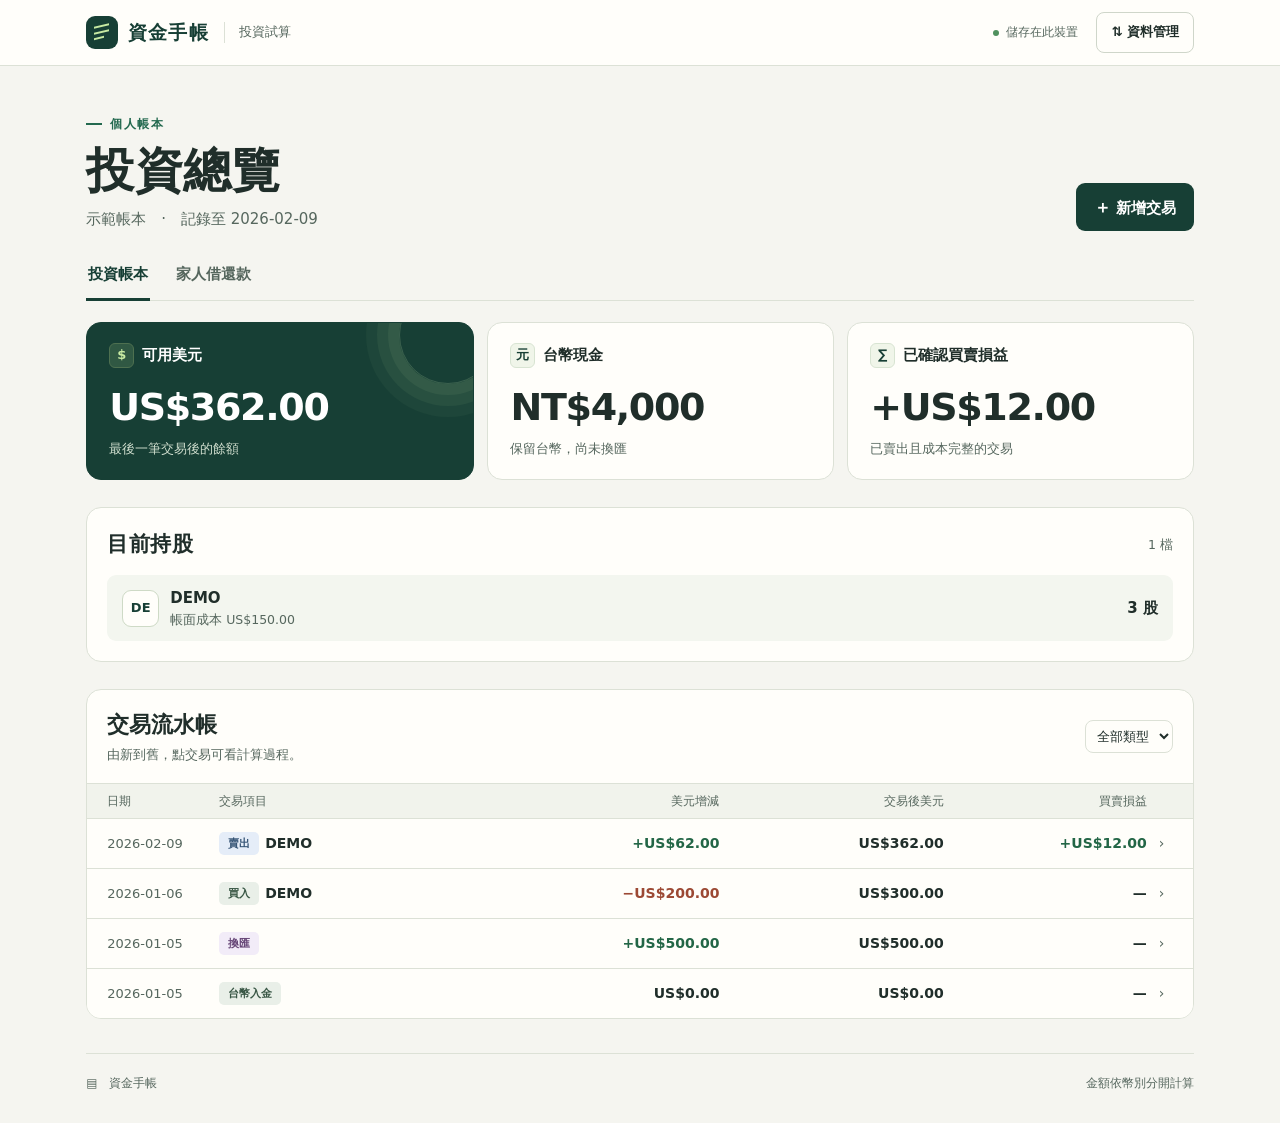
==== src/stock-ledger/index.html @ 4d0a2b73 "Add browser-local stock cash ledger to GitHub Pages" ====
<!doctype html>
<html lang="zh-Hant">
<head>
<meta charset="utf-8"><meta name="viewport" content="width=device-width,initial-scale=1,viewport-fit=cover"><meta name="theme-color" content="#173c34">
<title>資金手帳｜投資試算</title><link rel="stylesheet" href="./style.css">
<script defer src="./engine.js"></script><script defer src="./seed.js"></script><script defer src="./app.js"></script><script defer src="./bridge.js"></script>
</head>
<body>
<header class="mast"><div class="mast-in"><a class="brand" href="#main" aria-label="資金手帳首頁"><span class="mark" aria-hidden="true"><i></i><i></i><i></i></span>資金手帳</a><span class="mast-sub">投資試算</span><div class="head-right"><span id="save-status" class="save-state"></span><button class="plain small" id="manage" type="button"><span aria-hidden="true">⇅</span> 資料管理</button></div></div></header>
<main id="main">
<div class="intro"><div><div class="eyebrow"><i></i> 個人帳本</div><h1 id="page-title">投資總覽</h1><p id="intro-desc"></p></div><button id="add" class="primary" type="button"><span aria-hidden="true">＋</span> <span id="add-label">新增交易</span></button></div>
<nav class="tabs" aria-label="帳本分頁"><button id="invest-tab" type="button" class="on" aria-pressed="true">投資帳本</button><button id="loans-tab" type="button" aria-pressed="false">家人借還款</button></nav>
<section id="view" aria-label="帳本內容"></section>
<footer><span class="footer-mark" aria-hidden="true">▤</span> 資金手帳<span>金額依幣別分開計算</span></footer>
</main>
<dialog id="panel" aria-labelledby="dialog-title"><div class="dialog-head"><h2 id="dialog-title"></h2><button id="close" class="x" type="button" aria-label="關閉">×</button></div><div id="panel-body"></div></dialog>
<div id="toast" role="status" aria-live="polite"></div><input id="import-file" type="file" accept=".json,application/json" hidden>
<noscript>請開啟 JavaScript 以使用帳本試算。</noscript>
</body></html>
---- src/stock-ledger/style.css ----
:root{color-scheme:light;--ink:#202e2a;--mut:#56675e;--pine:#173f35;--teal:#23694f;--paper:#f5f5f0;--line:#dce1d6;--lime:#c8eaa3;--amber:#79511b;--soft:#f8ecd3;--white:#fffefa;font-family:-apple-system,BlinkMacSystemFont,"PingFang TC","Noto Sans TC","Microsoft JhengHei",system-ui,sans-serif}
*{box-sizing:border-box}body{margin:0;background:var(--paper);color:var(--ink);font-size:15px;line-height:1.55}button,input,select,textarea{font:inherit;color:inherit}button,a,input,select,textarea{touch-action:manipulation}button{cursor:pointer}button:focus-visible,a:focus-visible,input:focus-visible,select:focus-visible,textarea:focus-visible,summary:focus-visible{outline:3px solid #328970;outline-offset:3px}button{border:0;background:none}button:disabled{opacity:.55;cursor:default}h1,h2,h3,p{margin:0}.mast{border-bottom:1px solid var(--line);background:var(--white)}.mast-in,main{max-width:1210px;margin:auto;padding-left:clamp(16px,4vw,54px);padding-right:clamp(16px,4vw,54px)}.mast-in{height:65px;display:flex;align-items:center;gap:15px}.brand{display:flex;gap:10px;align-items:center;font-size:19px;font-weight:800;text-decoration:none;letter-spacing:.06em;color:var(--pine)}.mark{position:relative;display:inline-block;width:32px;height:33px;border-radius:9px;background:var(--pine)}.mark i{position:absolute;left:8px;top:9px;width:15px;height:2px;background:var(--lime);transform:skewY(-13deg)}.mark i:nth-child(2){top:15px}.mark i:nth-child(3){top:21px;width:10px}.mast-sub{color:var(--mut);font-size:13px;border-left:1px solid var(--line);padding-left:14px}.head-right{margin-left:auto;display:flex;align-items:center;gap:18px}.save-state{font-size:12px;color:var(--mut)}.save-state:before{content:'';display:inline-block;width:6px;height:6px;margin-right:7px;background:#50915e;border-radius:50%}.plain,.small,.secondary{border:1px solid #cfd6ca;border-radius:8px;padding:9px 14px;background:var(--white);font-weight:600}.small{font-size:13px}.primary{border-radius:9px;background:var(--pine);color:#fff;padding:11px 18px;font-weight:650}.primary:hover,.primary:focus{background:#245943}.primary span:first-child{font-size:1.15em}.plain:hover,.secondary:hover{background:#f1f5ec}.intro{display:flex;align-items:end;justify-content:space-between;gap:18px;padding:clamp(25px,4vw,49px) 0 24px}.intro h1{font-size:clamp(31px,4vw,48px);line-height:1.22;letter-spacing:.01em;margin:7px 0 9px;font-weight:750}.intro p{color:var(--mut);font-size:15px}.eyebrow{font-size:12px;color:var(--teal);font-weight:700;letter-spacing:.12em;display:flex;align-items:center;gap:8px}.eyebrow i{width:16px;height:2px;background:var(--teal)}.tabs{display:flex;gap:24px;border-bottom:1px solid var(--line);margin-bottom:21px}.tabs button{font-size:15px;font-weight:650;padding:8px 2px 11px;color:var(--mut);border-bottom:3px solid transparent;margin-bottom:-1px}.tabs button.on{color:var(--pine);border-color:var(--pine)}.cards{display:grid;grid-template-columns:1.12fr 1fr 1fr;gap:13px}.card,.box{border:1px solid var(--line);border-radius:15px;background:var(--white)}.card{padding:20px 22px;min-width:0;position:relative;overflow:hidden;display:flex;flex-direction:column;align-items:flex-start}.card.dark{background:var(--pine);border-color:var(--pine);color:#fff}.card.dark:after{content:'';width:96px;height:96px;position:absolute;top:-37px;right:-24px;border:1px solid #b1ce9e3b;border-radius:50%;box-shadow:0 0 0 11px #a6cd9215,0 0 0 22px #a6cd9212,0 0 0 33px #a6cd920c;pointer-events:none}.card-top{display:flex;gap:8px;align-items:center}.sym{border:1px solid #d8e4d2;background:#f0f5e9;color:var(--pine);border-radius:6px;width:25px;height:25px;display:inline-grid;place-items:center;font-weight:700;font-size:13px}.dark .sym{background:#305843;border-color:#4e7050;color:var(--lime)}.card h2{font-size:15px;font-weight:650}.big,.num,.money{font-variant-numeric:tabular-nums}.big{font-size:clamp(25px,3.1vw,38px);font-weight:700;line-height:1.25;letter-spacing:-.035em;margin:16px 0 8px;overflow-wrap:anywhere}.card p{color:var(--mut);font-size:13px;margin-top:auto}.dark p{color:#d1dfcf}.card .flag{margin-top:5px}.flag,.pill{display:inline-flex;align-items:center;gap:5px;border-radius:20px;font-size:12px;font-weight:650;padding:3px 9px;line-height:1.55}.flag{background:var(--soft);color:var(--amber)}.flag:before{content:'';height:6px;width:6px;border-radius:50%;background:#ae7927}.section-head{display:flex;align-items:center;gap:12px;justify-content:space-between;margin-bottom:14px}.section-head h2,.box-title{font-size:21px;font-weight:700;letter-spacing:.025em}.section-head small{font-weight:500;color:var(--mut);white-space:nowrap}.space{margin-top:27px}.box{padding:20px}.positions{display:grid;grid-template-columns:repeat(auto-fit,minmax(190px,1fr));gap:10px}.pos{background:#f3f6ef;border-radius:9px;padding:12px 15px;display:flex;align-items:center;gap:11px}.pos-abbr{width:37px;height:37px;border:1px solid #cedac6;background:var(--white);border-radius:9px;display:grid;place-items:center;color:var(--pine);font-weight:750;font-size:13px;flex-shrink:0}.pos strong,.pos span,.pos small{display:block}.pos small,.muted{color:var(--mut)}.pos .qty{margin-left:auto;font-weight:700;white-space:nowrap}.reconcile{margin-top:14px;background:#fcf7e9;border:1px solid #e6dabc;border-radius:11px;padding:11px 15px;color:#654c28}.reconcile summary{cursor:pointer;font-weight:650}.reconcile p,.reconcile ul{font-size:14px;margin:8px 0}.reconcile .fine{color:#745a31}.fine{font-size:13px;color:var(--mut)}.ledger{padding:0;overflow:hidden}.ledger-tools{display:flex;justify-content:space-between;align-items:center;gap:10px;padding:18px 20px}.ledger-tools h2{font-size:22px}.ledger-tools p{font-size:13px;color:var(--mut);margin-top:2px}.ledger-tools select{border:1px solid var(--line);border-radius:8px;background:var(--white);padding:7px;font-size:13px;max-width:45%}.ledger-row,.ledger-cols{display:grid;grid-template-columns:100px minmax(120px,1.3fr) minmax(100px,1fr) minmax(105px,1fr) minmax(96px,.9fr) 14px;gap:12px;align-items:center}.ledger-cols{font-size:12px;color:var(--mut);background:#f1f3ec;border-top:1px solid var(--line);padding:8px 20px}.ledger-row{padding:13px 20px;border-top:1px solid var(--line);width:100%;text-align:left;background:var(--white);font-size:14px}.ledger-row:hover{background:#f6f8f1}.num,.right{text-align:right}.num{font-weight:600}.row-date,.chev{color:var(--mut)}.row-date{font-size:13px;font-variant-numeric:tabular-nums}.title-cell{display:flex;align-items:center;flex-wrap:wrap;gap:6px}.pill{white-space:nowrap;border-radius:5px;font-size:11px;font-weight:700;background:#e9efe8;color:#385644}.pill.sell{background:#e5edf8;color:#355475}.pill.fx,.pill.cash{background:#f2ecf8;color:#674777}.pill.adjustment{background:var(--soft);color:var(--amber)}.positive{color:#236646}.negative{color:#9c4934}.hold{color:#805d24}.mobile-label{display:none}.empty{padding:16px;color:var(--mut);text-align:center}.loan-row,.loan-cols{grid-template-columns:1fr 1fr 1fr 1fr 14px}.footer-mark{margin-right:7px}footer{display:flex;align-items:center;gap:4px;font-size:12px;color:var(--mut);margin-top:34px;padding:20px 0 30px;border-top:1px solid var(--line)}footer span:last-child{margin-left:auto}dialog{width:calc(100% - 26px);max-width:510px;border:1px solid var(--line);border-radius:16px;background:var(--white);color:var(--ink);padding:0;max-height:89dvh;overflow:auto;box-shadow:0 18px 72px #11211732}dialog::backdrop{background:#14282066}.dialog-head{position:sticky;top:0;background:var(--white);padding:17px 20px;display:flex;gap:10px;align-items:center;justify-content:space-between;border-bottom:1px solid var(--line);z-index:1}.dialog-head h2{font-size:21px}.x{width:32px;height:32px;border:1px solid var(--line);border-radius:50%;font-size:21px;line-height:1}.x:hover{background:#f1f5ec}#panel-body{padding:18px 20px 21px}.detail-meta{display:flex;align-items:center;gap:10px;color:var(--mut);font-size:14px;margin-bottom:14px}.detail-grid{background:#f2f5ed;border-radius:10px;padding:4px 13px;margin:10px 0}.detail-grid>div{padding:9px 0;display:flex;justify-content:space-between;align-items:center;gap:10px}.detail-grid>div+div{border-top:1px solid var(--line)}.detail-grid span{color:var(--mut)}.detail-grid b{font-variant-numeric:tabular-nums;text-align:right;overflow-wrap:anywhere}.note{border-left:3px solid #adbf9c;padding:3px 10px;overflow-wrap:anywhere;margin:13px 0}.actions{margin-top:20px;display:flex;align-items:center;justify-content:flex-end;gap:9px}.danger{color:#a13c2b;border:1px solid #e5c9bf;background:#fff9f6;border-radius:8px;padding:9px 13px}.actions .danger{margin-right:auto}.form-grid{display:grid;grid-template-columns:1fr 1fr;gap:12px}.fld{display:flex;flex-direction:column;gap:5px;font-size:13px;font-weight:650}.fld.wide{grid-column:1/-1}.fld input,.fld select,.fld textarea{width:100%;min-width:0;padding:9px 11px;border:1px solid #cbd4c6;border-radius:8px;background:white;font-size:16px;font-weight:400}.fld textarea{resize:vertical}.form-hint{margin:12px 0;font-size:13px;color:var(--mut)}#form-error{color:#a23e2c;font-size:14px;margin-top:8px}.manager{display:grid;gap:10px;margin-top:15px}.manager button{text-align:left}.manager p{font-size:13px;font-weight:400;color:var(--mut)}#toast{position:fixed;bottom:22px;left:50%;transform:translateX(-50%);z-index:3;background:#14382d;color:white;padding:8px 16px;border-radius:12px;box-shadow:0 3px 16px #0002;max-width:90%;text-align:center}#toast:empty{display:none}.visually-hidden{position:absolute!important;width:1px;height:1px;overflow:hidden;clip-path:inset(50%)}.tight{margin-top:10px}
@media(max-width:800px){.card{padding:16px}.ledger-row,.ledger-cols{gap:8px;grid-template-columns:76px minmax(105px,1.25fr) 1fr 1fr .85fr 10px}.loan-row,.loan-cols{grid-template-columns:1fr 1fr 1fr 1fr 10px}.ledger-row,.ledger-cols{padding-left:13px;padding-right:13px}}
@media(max-width:640px){.mast-in{height:55px;gap:9px}.mast-sub,.save-state{display:none}.intro{align-items:center;padding:22px 0 17px;gap:8px}.intro p{font-size:13px}.intro h1{margin:5px 0}.intro .primary{font-size:13px;padding:8px 10px;flex-shrink:0}.tabs{margin-bottom:14px}.cards{grid-template-columns:1fr 1fr;gap:9px}.card.dark{grid-column:1/-1;display:grid;grid-template-columns:1fr auto;align-items:center;gap:3px 10px}.card.dark h2{font-size:15px}.card.dark .big{grid-row:span 2;margin:0;font-size:28px}.card.dark p{grid-row:2}.card{border-radius:11px;padding:13px}.card h2{font-size:13px}.card .big{font-size:24px;margin:9px 0 4px}.card p{font-size:12px}.sym{width:21px;height:21px}.box{border-radius:11px;padding:14px}.space{margin-top:18px}.section-head h2,.ledger-tools h2{font-size:19px}.section-head{margin-bottom:9px}.ledger{padding:0}.ledger-tools{padding:14px}.ledger-cols{display:none}.ledger-row{grid-template-columns:1fr 1fr 1fr;gap:7px 5px;padding:13px 15px}.row-date{font-size:12px;grid-column:2/4;text-align:right;grid-row:1}.title-cell{grid-column:1;grid-row:1;flex-wrap:nowrap;white-space:nowrap}.ledger-row .num{text-align:left;font-size:13px}.ledger-row .num:nth-last-child(2){text-align:right}.mobile-label{display:block;font-size:10px;color:var(--mut);font-weight:500}.chev{display:none}.loan-row .row-date{grid-column:1/-1;text-align:left}.loan-row .num{grid-row:2}.pos{padding:9px 12px}.reconcile{font-size:13px}.form-grid{gap:10px}.actions{flex-wrap:wrap}.footer-mark{margin-right:3px}}
.review{margin-top:14px;border:1px solid #deceb0;border-radius:13px;background:#f9f4e7;padding:15px 19px}.review-head{display:flex;align-items:center;justify-content:space-between;gap:8px}.review-head h2{color:#654d24;font-size:16px}.review-head small{font-size:12px;color:#725b38}.compare{display:grid;grid-template-columns:repeat(3,1fr);margin:11px 0 4px;color:#57452b}.compare>div{padding:0 14px;border-left:1px solid #decfb7}.compare>div:first-child{padding-left:0;border:0}.compare span,.compare b{display:block}.compare span{font-size:13px}.compare b{font-variant-numeric:tabular-nums;font-size:clamp(18px,2vw,23px)}.whatif{margin:11px 0 2px;border-top:1px solid #e2d4bc;padding-top:9px}.whatif label{font-size:14px;display:block;cursor:pointer}.whatif input{accent-color:var(--pine);width:16px;height:16px;vertical-align:middle;margin:0 4px 2px 0}.whatif p{font-size:13px;color:#6a5637;margin:4px 0}.review .reconcile{margin:8px 0 0;padding:8px 0 0;border:0;border-top:1px solid #e2d4bc;border-radius:0;background:none;font-size:13px}
@media(max-width:640px){.review{padding:12px}.compare>div{padding:0 7px}.compare span{font-size:12px}.compare b{font-size:17px}}
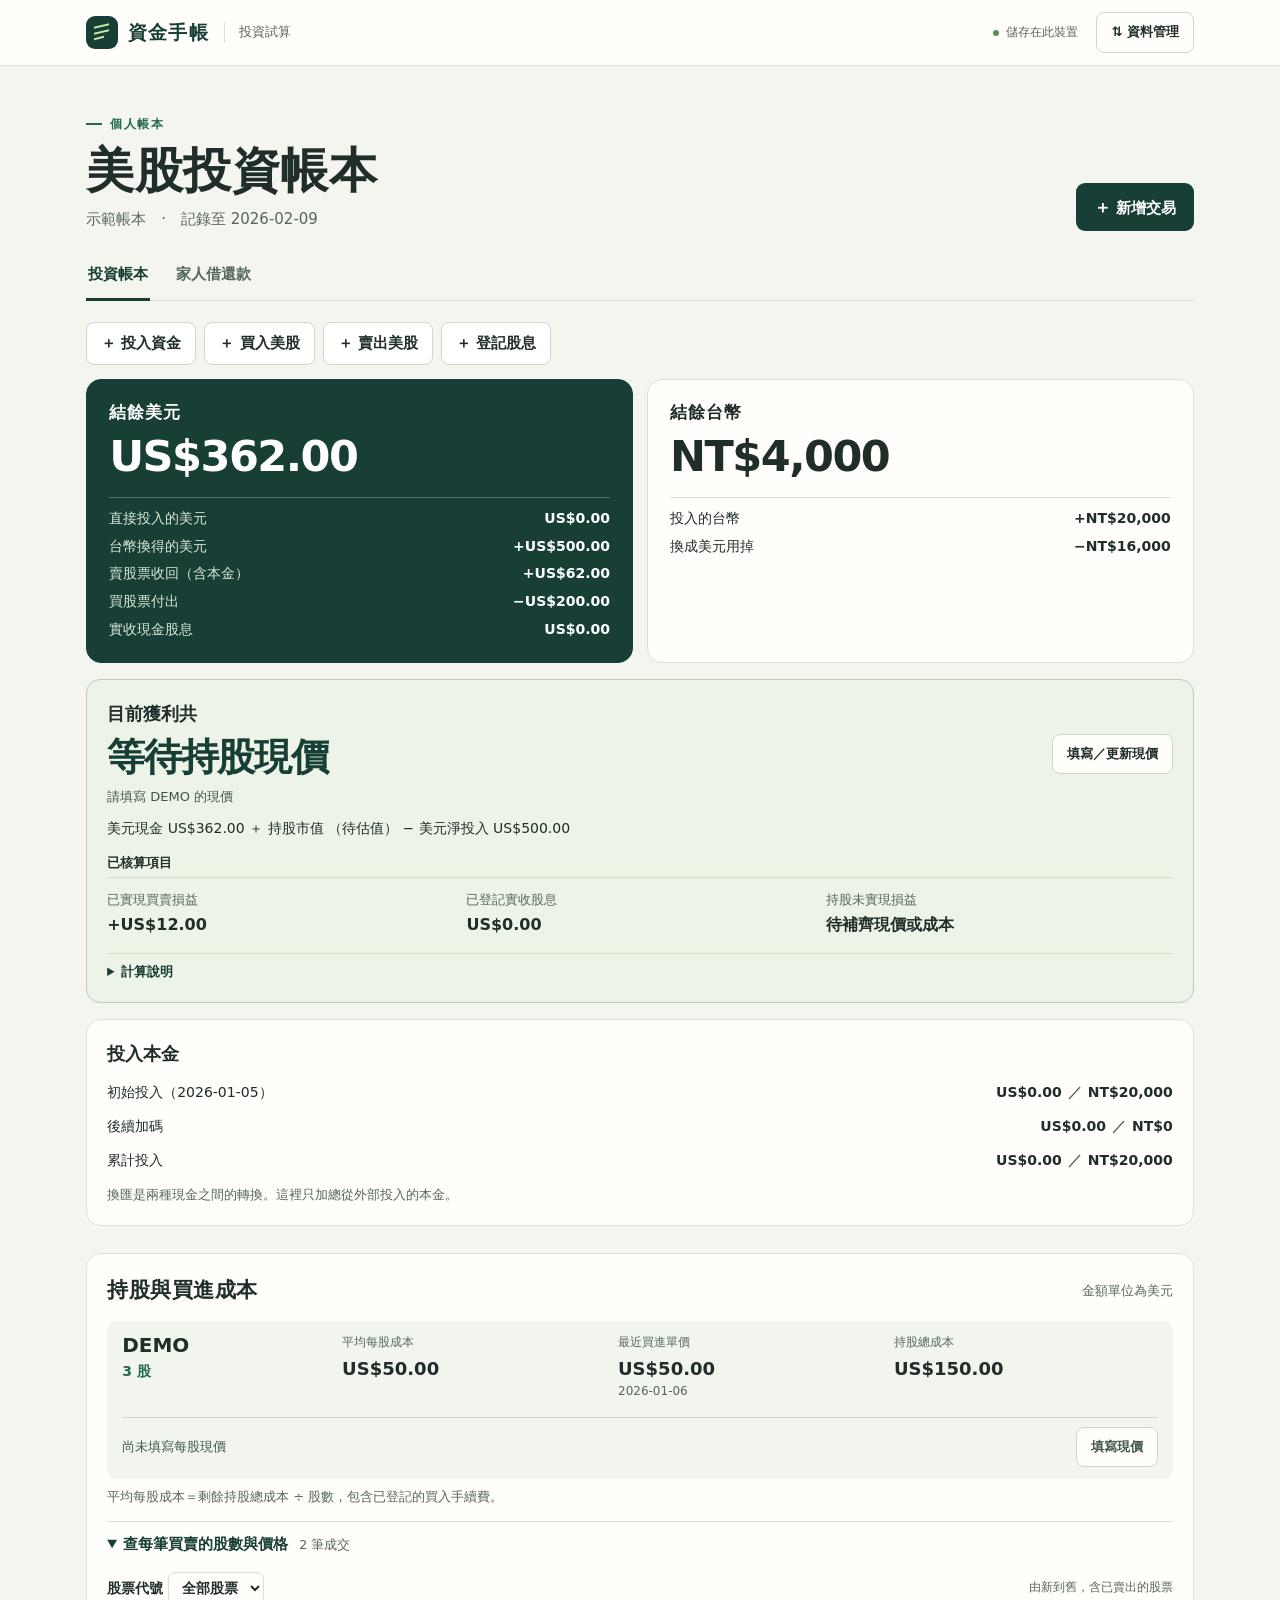
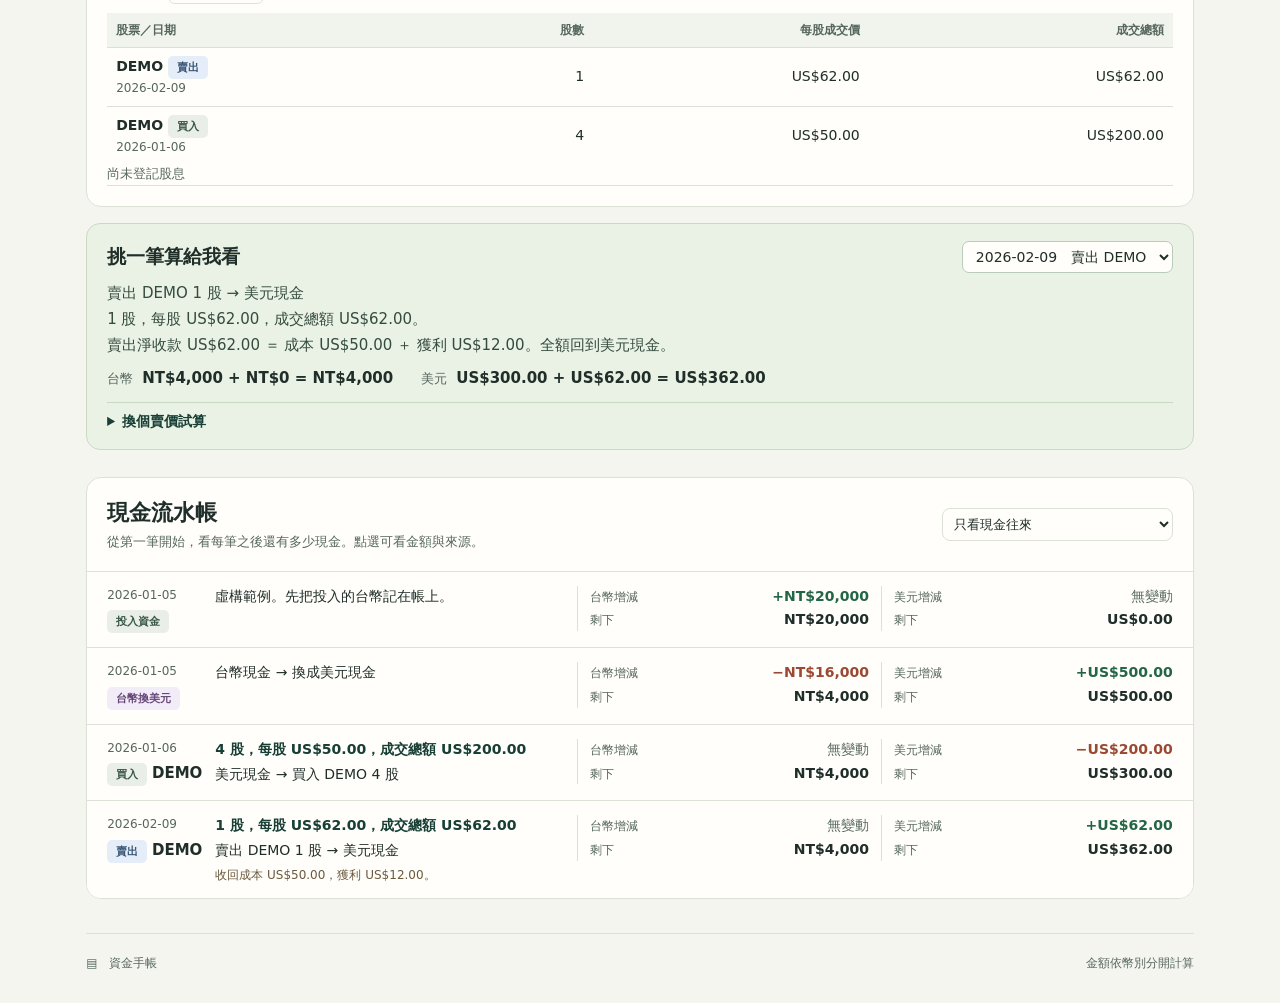
==== commit 213cda63: "Add ongoing U.S. stock trades, funding, dividends and portfolio valuation" ====
--- a/src/stock-ledger/index.html
+++ b/src/stock-ledger/index.html
@@ -2,8 +2,8 @@
 <html lang="zh-Hant">
 <head>
 <meta charset="utf-8"><meta name="viewport" content="width=device-width,initial-scale=1,viewport-fit=cover"><meta name="theme-color" content="#173c34">
-<title>資金手帳｜投資試算</title><link rel="stylesheet" href="./style.css">
-<script defer src="./engine.js"></script><script defer src="./seed.js"></script><script defer src="./app.js"></script><script defer src="./bridge.js"></script>
+<title>資金手帳｜美股投資帳本</title><link rel="stylesheet" href="./style.css?v=us5">
+<script defer src="./engine.js?v=us5"></script><script defer src="./seed.js?v=us5"></script><script defer src="./app.js?v=us5"></script><script defer src="./bridge.js"></script>
 </head>
 <body>
 <header class="mast"><div class="mast-in"><a class="brand" href="#main" aria-label="資金手帳首頁"><span class="mark" aria-hidden="true"><i></i><i></i><i></i></span>資金手帳</a><span class="mast-sub">投資試算</span><div class="head-right"><span id="save-status" class="save-state"></span><button class="plain small" id="manage" type="button"><span aria-hidden="true">⇅</span> 資料管理</button></div></div></header>
--- a/src/stock-ledger/style.css
+++ b/src/stock-ledger/style.css
@@ -4,3 +4,108 @@
 @media(max-width:640px){.mast-in{height:55px;gap:9px}.mast-sub,.save-state{display:none}.intro{align-items:center;padding:22px 0 17px;gap:8px}.intro p{font-size:13px}.intro h1{margin:5px 0}.intro .primary{font-size:13px;padding:8px 10px;flex-shrink:0}.tabs{margin-bottom:14px}.cards{grid-template-columns:1fr 1fr;gap:9px}.card.dark{grid-column:1/-1;display:grid;grid-template-columns:1fr auto;align-items:center;gap:3px 10px}.card.dark h2{font-size:15px}.card.dark .big{grid-row:span 2;margin:0;font-size:28px}.card.dark p{grid-row:2}.card{border-radius:11px;padding:13px}.card h2{font-size:13px}.card .big{font-size:24px;margin:9px 0 4px}.card p{font-size:12px}.sym{width:21px;height:21px}.box{border-radius:11px;padding:14px}.space{margin-top:18px}.section-head h2,.ledger-tools h2{font-size:19px}.section-head{margin-bottom:9px}.ledger{padding:0}.ledger-tools{padding:14px}.ledger-cols{display:none}.ledger-row{grid-template-columns:1fr 1fr 1fr;gap:7px 5px;padding:13px 15px}.row-date{font-size:12px;grid-column:2/4;text-align:right;grid-row:1}.title-cell{grid-column:1;grid-row:1;flex-wrap:nowrap;white-space:nowrap}.ledger-row .num{text-align:left;font-size:13px}.ledger-row .num:nth-last-child(2){text-align:right}.mobile-label{display:block;font-size:10px;color:var(--mut);font-weight:500}.chev{display:none}.loan-row .row-date{grid-column:1/-1;text-align:left}.loan-row .num{grid-row:2}.pos{padding:9px 12px}.reconcile{font-size:13px}.form-grid{gap:10px}.actions{flex-wrap:wrap}.footer-mark{margin-right:3px}}
 .review{margin-top:14px;border:1px solid #deceb0;border-radius:13px;background:#f9f4e7;padding:15px 19px}.review-head{display:flex;align-items:center;justify-content:space-between;gap:8px}.review-head h2{color:#654d24;font-size:16px}.review-head small{font-size:12px;color:#725b38}.compare{display:grid;grid-template-columns:repeat(3,1fr);margin:11px 0 4px;color:#57452b}.compare>div{padding:0 14px;border-left:1px solid #decfb7}.compare>div:first-child{padding-left:0;border:0}.compare span,.compare b{display:block}.compare span{font-size:13px}.compare b{font-variant-numeric:tabular-nums;font-size:clamp(18px,2vw,23px)}.whatif{margin:11px 0 2px;border-top:1px solid #e2d4bc;padding-top:9px}.whatif label{font-size:14px;display:block;cursor:pointer}.whatif input{accent-color:var(--pine);width:16px;height:16px;vertical-align:middle;margin:0 4px 2px 0}.whatif p{font-size:13px;color:#6a5637;margin:4px 0}.review .reconcile{margin:8px 0 0;padding:8px 0 0;border:0;border-top:1px solid #e2d4bc;border-radius:0;background:none;font-size:13px}
 @media(max-width:640px){.review{padding:12px}.compare>div{padding:0 7px}.compare span{font-size:12px}.compare b{font-size:17px}}
+
+/* Two cash accounts, each with its own sources, spending, and running balance. */
+.wallets{display:grid;grid-template-columns:1fr 1fr;gap:14px}
+.wallet{border:1px solid var(--line);border-radius:15px;background:var(--white);padding:19px 22px;min-width:0}
+.wallet h2{font-size:17px;letter-spacing:.05em}
+.wallet-total{display:block;font-size:clamp(29px,3.4vw,43px);line-height:1.25;font-variant-numeric:tabular-nums;margin:5px 0 13px;letter-spacing:-.035em;overflow-wrap:anywhere}
+.wallet dl,.worked-math{margin:0;font-variant-numeric:tabular-nums}
+.wallet dl{padding-top:7px;border-top:1px solid var(--line)}
+.wallet dl>div{display:flex;align-items:baseline;gap:8px;justify-content:space-between;padding:3px 0}
+.wallet dt,.wallet dd{font-size:14px;margin:0}
+.wallet dd{font-weight:650;text-align:right}
+.wallet-us{background:var(--pine);color:white;border-color:var(--pine)}
+.wallet-us dl{border-color:#527164}.wallet-us dt{color:#d8e8d5}
+.worked{margin-top:16px;background:#eaf1e5;border:1px solid #cbd9c3;border-radius:14px;padding:17px 20px}
+.worked h2{font-size:19px}
+.worked-top{display:flex;align-items:center;justify-content:space-between;gap:10px}
+.worked-top select,.trial input{border:1px solid #b9cbbb;border-radius:7px;background:var(--white);padding:6px 9px;font-size:14px;color:var(--ink)}
+.worked-top select{min-width:0;max-width:60%}
+.worked-copy{margin:9px 0;color:#344c3e}.worked-copy p{margin:3px 0}
+.worked-math{display:flex;flex-wrap:wrap;gap:8px 28px;margin-top:10px}
+.worked-math>div{display:flex;align-items:baseline;gap:9px}
+.worked-math dt{color:var(--mut);font-size:13px}
+.worked-math dd{margin:0;font-weight:650}
+.trial{margin:11px 0 0;border-top:1px solid #c9d9c4;padding-top:8px}
+.trial summary{cursor:pointer;color:var(--pine);font-size:14px;font-weight:650}
+.trial label{display:flex;align-items:center;gap:8px;margin:8px 0}
+.trial input{width:110px;max-width:45%;font-size:16px}
+.trial p,.ref-note,.profit-foot{color:var(--mut);font-size:14px}.ref-note,.profit-foot{margin:10px 0 0}
+.cash-row{display:grid;grid-template-columns:96px minmax(140px,1.2fr) minmax(144px,1fr) minmax(144px,1fr);align-items:start;width:100%;gap:12px;text-align:left;border-top:1px solid var(--line);padding:14px 20px;background:var(--white)}
+.cash-row:hover{background:#f4f7f0}
+.flow-id,.flow-route,.wallet-cell{min-width:0;overflow-wrap:anywhere}
+.flow-id small,.flow-route small,.flow-id>span{display:block}
+.flow-id small{color:var(--mut);font-size:12px;margin-bottom:5px;font-variant-numeric:tabular-nums}
+.flow-route{font-size:14px;line-height:1.55}
+.flow-route small{font-size:12px;color:#6b593d;margin-top:4px}
+.wallet-cell{display:grid;grid-template-columns:auto 1fr;gap:2px 7px;align-items:baseline;font-variant-numeric:tabular-nums;border-left:1px solid var(--line);padding-left:12px}
+.wallet-cell span{font-size:12px;color:var(--mut);font-weight:500}
+.wallet-cell strong,.wallet-cell b{margin:0;text-align:right;font-size:14px}
+.wallet-cell b:not(.positive):not(.negative){font-weight:500;color:var(--mut)}
+.route-detail{font-weight:650;color:var(--pine)}
+@media(max-width:760px){
+ .cash-row{grid-template-columns:1fr 1fr;gap:7px 10px;padding:13px 15px}
+ .flow-id,.flow-route{grid-column:1/-1}
+ .flow-id{display:flex;align-items:center;gap:8px}.flow-id small{margin:0}.flow-id>span{order:-1}
+ .flow-route small{margin:2px 0 0}
+ .wallet-cell{padding:6px 8px;background:#f2f5ee;border:0;border-radius:6px}
+}
+@media(max-width:600px){
+ .wallets{grid-template-columns:1fr;gap:8px}.wallet{padding:12px 14px;border-radius:12px}
+ .wallet h2,.wallet-total{display:inline-block;vertical-align:baseline}.wallet-total{margin:0 0 6px 12px;font-size:29px}.wallet h2{font-size:16px}
+ .wallet dl{padding-top:4px}.wallet dl>div{padding:1px 0}
+ .worked{padding:13px 14px}.worked-top{align-items:flex-start;flex-direction:column}.worked-top select{width:100%;max-width:none;font-size:16px}.worked-math{display:grid;gap:5px}
+ .wallet-cell{grid-template-columns:minmax(27px,auto) 1fr;padding:5px;gap:1px 4px}.wallet-cell b,.wallet-cell strong{font-size:13px}
+}
+
+/* Stock quantities, acquisition costs and recorded fills. */
+.stock-position{display:grid;grid-template-columns:minmax(95px,.75fr) 3fr;gap:16px;align-items:start;padding:12px 15px;background:#f1f5ed;border-radius:10px;margin-bottom:8px}
+.stock-name h3{font-size:20px;line-height:1.2;overflow-wrap:anywhere}
+.stock-name>b{display:block;color:var(--teal);margin-top:4px;font-size:14px}
+.stock-position dl{display:grid;grid-template-columns:repeat(3,minmax(0,1fr));gap:12px;margin:0}
+.stock-position dt,.trade-tools small,.trade-history th small,.trade-history td small{font-size:12px;color:var(--mut);font-weight:500}
+.stock-position dd{margin:3px 0 0;font-size:18px;font-weight:700;font-variant-numeric:tabular-nums;overflow-wrap:anywhere}
+.stock-position dd small{display:block;color:var(--mut);font-size:12px;font-weight:500}
+.trade-history{margin-top:14px;border-top:1px solid var(--line);border-bottom:1px solid var(--line)}
+.trade-history summary{padding:11px 0;color:var(--pine);font-weight:700;cursor:pointer}
+.trade-history summary small{color:var(--mut);font-weight:500;margin-left:6px}
+.trade-tools{display:flex;align-items:center;justify-content:space-between;gap:8px;flex-wrap:wrap;margin:4px 0 9px}
+.trade-tools label{font-size:14px;font-weight:600}
+.trade-tools select{border:1px solid var(--line);border-radius:7px;padding:6px 9px;background:var(--white);font:inherit;color:var(--ink)}
+.trade-history table{width:100%;border-collapse:collapse;font-size:14px;font-variant-numeric:tabular-nums}
+.trade-history th,.trade-history td{padding:8px 9px;text-align:right}
+.trade-history thead th{background:#f1f4ed;font-size:12px;color:var(--mut)}
+.trade-history th:first-child{text-align:left}
+.trade-history tbody tr{border-top:1px solid var(--line)}
+.trade-history th small,.trade-history td small{display:block}
+.trade-terms{display:block;color:var(--pine);margin-bottom:3px;font-variant-numeric:tabular-nums}
+@media(max-width:650px){
+ .stock-position{display:block;padding:12px}
+ .stock-name{display:flex;align-items:baseline;gap:9px;margin-bottom:9px}
+ .stock-position dl{gap:8px}.stock-position dd{font-size:15px}
+ .trade-tools select{font-size:16px}
+}
+@media(max-width:540px){
+ .trade-history thead{position:absolute;width:1px;height:1px;overflow:hidden;clip-path:inset(50%)}
+ .trade-history tbody tr{display:grid;grid-template-columns:repeat(3,minmax(0,1fr));gap:6px;padding:9px 0}
+ .trade-history tbody th{grid-column:1/-1;display:flex;align-items:center;gap:5px;padding:0;min-width:0;overflow-wrap:anywhere}
+ .trade-history th small{margin-left:auto}
+ .trade-history td{display:block;padding:0;text-align:left;min-width:0;overflow-wrap:anywhere}
+ .trade-history td:before{content:attr(data-label);display:block;font-size:11px;color:var(--mut)}
+}
+
+.entry-shortcuts{display:flex;gap:8px;flex-wrap:wrap;margin:0 0 14px}
+.entry-shortcuts button{background:#fff}
+.profit-box,.contributions{margin:16px 0 0}
+.profit-box{padding:20px;border:1px solid #b8cbbc;border-radius:14px;background:#eef3e8}
+.profit-head,.quote-line,.contributions dl>div{display:flex;align-items:center;justify-content:space-between;gap:10px}
+.profit-head h2,.contributions h2{font-size:18px}.profit-head strong{font-size:clamp(26px,4vw,38px);letter-spacing:-.035em;color:var(--pine);font-variant-numeric:tabular-nums}.profit-head p,.profit-note,.profit-explain,.quote-line{font-size:13px}
+.profit-head p,.profit-note,.quote-line{color:#415748}.profit-head button,.quote-line button{font-size:13px;white-space:nowrap}
+.profit-parts{display:grid;grid-template-columns:repeat(3,minmax(0,1fr));gap:12px;margin:14px 0 8px;padding:12px 0;border-block:1px solid #cfdbca}
+.profit-parts dt{font-size:13px;color:var(--mut)}.profit-parts dd,.contributions dd{font-size:16px;font-weight:650;margin:3px 0;font-variant-numeric:tabular-nums}
+.profit-explain summary{cursor:pointer;color:var(--pine);font-weight:650}.profit-explain p,.profit-note{margin:6px 0 0}
+.contributions dl{margin:8px 0}.contributions dl>div{padding:3px 0}.contributions dt{font-size:14px}.contributions dd{font-size:14px}.contributions dd span{color:var(--mut);padding:0 6px}
+.quote-line{grid-column:1/-1;flex-wrap:wrap;border-top:1px solid #ccd7c8;padding-top:9px}.quote-line a{color:var(--pine);text-decoration:underline}.stock-name small{display:block;color:var(--mut);font-size:13px}.pill.dividend{background:#e9e4fa;color:#554179}
+@media(max-width:600px){.entry-shortcuts{display:grid;grid-template-columns:repeat(2,minmax(0,1fr));gap:7px}.entry-shortcuts button{padding:9px}.profit-box{padding:14px}.profit-head{align-items:flex-start}.profit-head button{padding:6px 8px}.profit-parts{grid-template-columns:1fr;gap:5px}.profit-parts>div{display:flex;justify-content:space-between;gap:8px}.profit-parts dd{font-size:14px;margin:0;text-align:right}.contributions dl>div{flex-wrap:wrap;gap:3px 8px}.quote-line{margin-top:8px}.stock-name{flex-wrap:wrap}}
+.profit-equation{font-size:14px;line-height:1.7;margin:10px 0 12px;font-variant-numeric:tabular-nums}.profit-label{font-size:13px;font-weight:700}.profit-label+.profit-parts{margin-top:4px}
